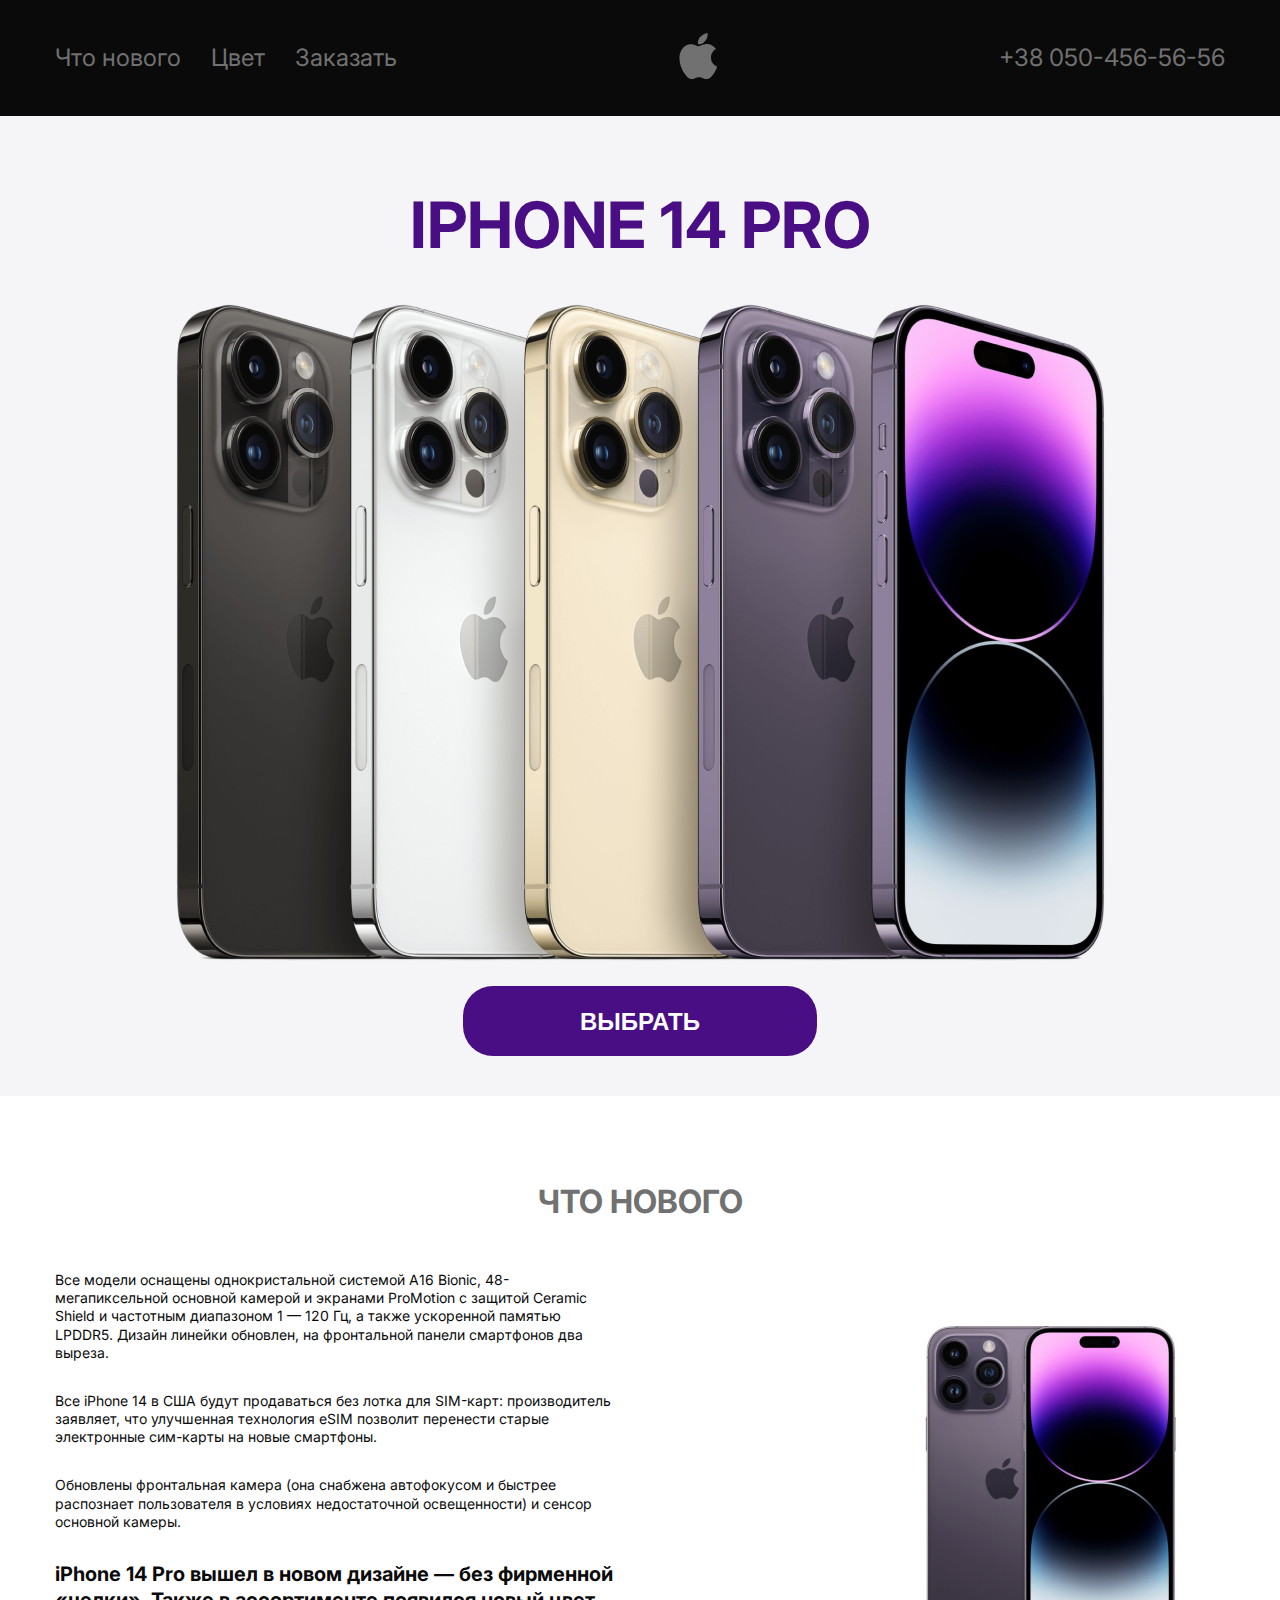
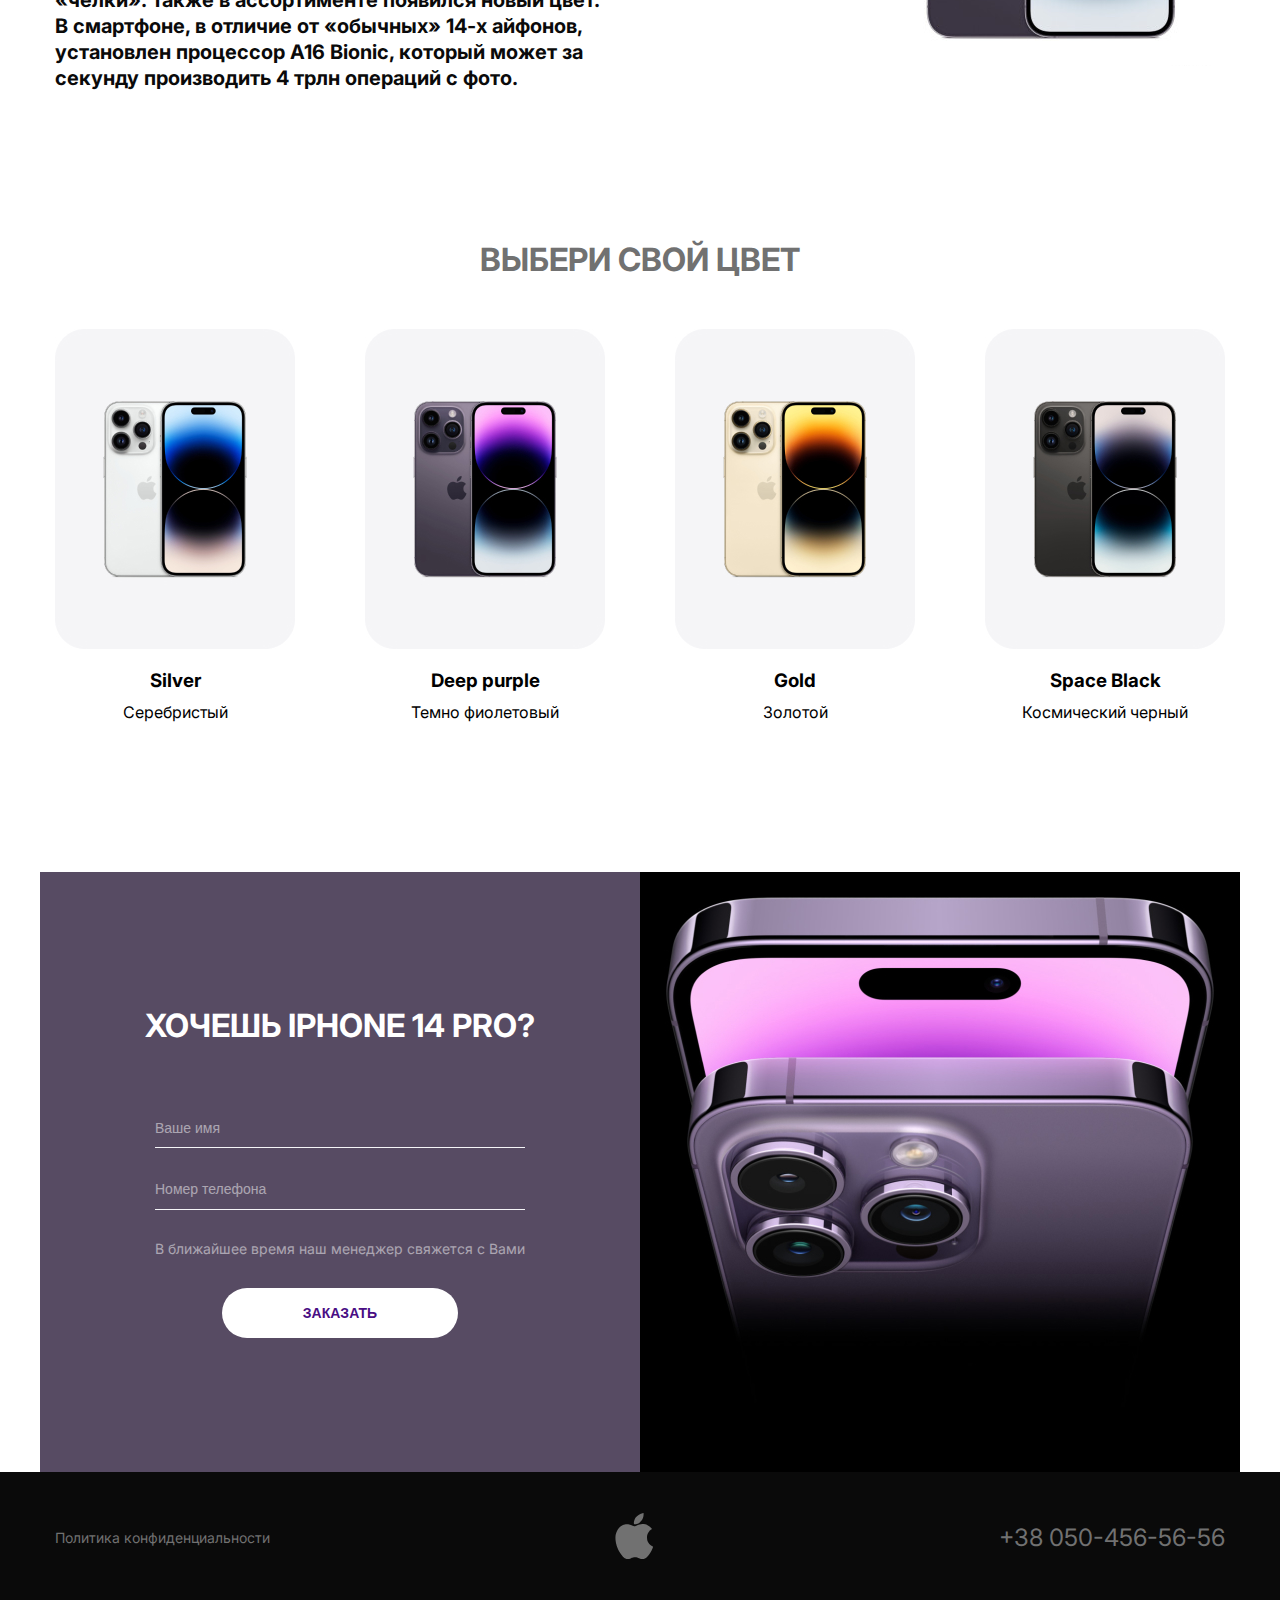
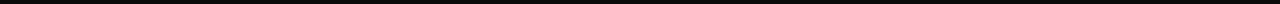
==== index.html @ 22cdf8eb "asasdsads" ====
<!DOCTYPE html>
<html lang="en">
<head>
    <meta charset="UTF-8">
    <meta name="viewport" content="width=device-width, initial-scale=1.0">
    <link rel="short-cut icon" href="./imgs/iplogo@2.png">
    <title>Iphone/14Pro</title>
    <link rel="stylesheet" href="./css/style.css">
</head>
<body>


    <!-- HEADER -->


    <header class="header">
        <div class="container">
        <nav class="nav">
            <ul class="nav-list">
                <li class="nav-item"><a href="#" class="nav-link">Что нового</a></li>
                <li class="nav-item"><a href="#" class="nav-link">Цвет</a></li>
                <li class="nav-item"><a href="#" class="nav-link">Заказать</a></li>
            </ul>
        </nav>
        <div class="logo">
        <a href="./index.html" class="logo-link">
            <svg class="logo-svg">
                <use href="./imgs/symbol-defs.svg#icon-logo"></use>
            </svg>
        </a>
    </div>
        <div class="r-nav">
            <a href="tel:+380504565656" class="nav-link">+38 050-456-56-56</a>
        </div>


        <div class="mobile-menu">
            <svg class="mobile-menu-svg">
                <use href="./imgs/symbol-defs.svg#icon-menuicon"></use>
            </svg>
            <div class="mobile-list">
                <svg class="mobile-close">
                    <use href="./imgs/symbol-defs.svg#icon-close"></use>
                </svg>
                <ul class="mobile-list-nav">
                    <li class="mobile-item-nav"><a href="#" class="mobile-link-nav">Что нового</a></li>
                    <li class="mobile-item-nav"><a href="#" class="mobile-link-nav">Цвет</a></li>
                    <li class="mobile-item-nav"><a href="#" class="mobile-link-nav" target="_blank">Заказать</a></li>
                </ul>
                <a href="tel:+380504565656" class="mobile-link-nav">+38 050-456-56-56</a>
            </div>
        </div>
    </div>
    </header>


    <!-- HERO -->

    <section class="hero">
        <div class="container">
        <h1 class="hero-title">IPHONE 14 PRO</h1>

        <img class="hero-img" src="./imgs/hero@2.png" alt="IPHONE 14 PRO"
        srcset="./imgs/hero@1.png 1x, ./imgs/hero@2.png 2x, ./imgs/hero@3.png 3x"
        >

        <button class="hero-button" type="button">ВЫБРАТЬ</button>
    </div>
    </section>

    <!-- NEW -->
     <section class="new">
        <div class="container">
        <h2 class="new-title">ЧТО НОВОГО</h2>
        <div class="new-box">
        <div class="new-l">
            <ul class="new-list">
                <li class="new-item">
                    <p>Все модели оснащены однокристальной системой A16 Bionic, 48-мегапиксельной основной камерой и экранами ProMotion с защитой Ceramic Shield и частотным диапазоном 1 — 120 Гц, а также ускоренной памятью LPDDR5. Дизайн линейки обновлен, на фронтальной панели смартфонов два выреза. </p>
                </li>
                <li class="new-item">
                    <p>Все iPhone 14 в США будут продаваться без лотка для SIM-карт: производитель заявляет, что улучшенная технология eSIM позволит перенести старые электронные сим-карты на новые смартфоны.</p>
                </li>
                <li class="new-item">
                    <p>Обновлены фронтальная камера (она снабжена автофокусом и быстрее распознает пользователя в условиях недостаточной освещенности) и сенсор основной камеры.
                    </p>
                </li>
                <li class="new-item">
                    <p>iPhone 14 Pro вышел в новом дизайне — без фирменной «челки». Также в ассортименте появился новый цвет. В смартфоне, в отличие от «обычных» 14-х айфонов, установлен процессор A16 Bionic, который может за секунду производить 4 трлн операций с фото.</p>
                </li>
            </ul>
        </div>
        <div class="new-r">
            <img class="new-img" src="./imgs/new@2.png" alt="IPHONE"
            srcset="./imgs/new@1.png 1x, ./imgs/new@2.png 2x, ./imgs/new@3.png 3x"
            >
        </div>
    </div>
    </div>
     </section>

     <!-- COLOR -->
      <section class="color">
        <div class="container">
        <h2 class="color-title">ВЫБЕРИ СВОЙ ЦВЕТ</h2>
            <ul class="color-list">
                <li class="color-item">
                    <a href="#">
                    <img class="color-img" src="./imgs/silver@2.jpg" alt="Silver"
                    srcset="./imgs/silver@1.jpg 1x, ./imgs/silver@2.jpg 2x, ./imgs/silver@3.jpg 3x"
                    >
                </a>
                <h3>Silver</h3>
                <p>Серебристый</p>
            </li>
                <li class="color-item">
                    <a href="#">
                    <img class="color-img" src="./imgs/purple@2.jpg" alt="Deep purple"
                    srcset="./imgs/purple@1.jpg 1x, ./imgs/purple@2.jpg 2x, ./imgs/purple@3.jpg 3x"
                    >
                </a>
                <h3>Deep purple</h3>
                <p>Темно фиолетовый</p>
            </li>
                <li class="color-item">
                    <a href="#">
                    <img class="color-img" src="./imgs/gold@2.jpg" alt="Gold"
                    srcset="./imgs/gold@1.jpg 1x, ./imgs/gold@2.jpg 2x, ./imgs/gold@3.jpg 3x"
                    >
                </a>
                <h3>Gold</h3>
                <p>Золотой</p>
                </li>
                <li class="color-item">
                    <a href="#">
                    <img class="color-img" src="./imgs/black@2.jpg" alt="Space Black"
                    srcset="./imgs/black@1.jpg 1x, ./imgs/black@2.jpg 2x, ./imgs/black@3.jpg 3x"
                    >
                </a>
                <h3>Space Black</h3>
                <p>Космический черный</p>
                </li>
            </ul>
    </div>
      </section>

      <!-- ORDER -->

      <section class="order">
        <div class="container">
            <div class="order-l">
                <h2 class="order-title">ХОЧЕШЬ IPHONE 14 PRO?</h2>
                <form class="order-form">
                <input class="order-input" type="text" placeholder="Ваше имя" required>
                <input class="order-input" type="number" placeholder="Номер телефона" required>
                <p class="order-text">В ближайшее время наш менеджер свяжется с Вами</p>
                <button class="order-button" type="submit">ЗАКАЗАТЬ</button>
            </form>
            </div>
            <div class="order-r">
                <img class="order-img" src="./imgs/order@2.jpg" alt="IPHONE"
                srcset="./imgs/order@1.jpg 1x, ./imgs/order@2.jpg 2x, ./imgs/order@3.jpg 3x"
                >
            </div>
        </div>
      </section>

      <!-- FOOTER -->

      <footer class="footer">
        <div class="container">
        <a class="footer-confidence" href="#">Политика конфиденциальности</a>
        <a href="./index.html" class="footer-logo-link">
            <svg class="footer-logo-svg">
                <use href="./imgs/symbol-defs.svg#icon-logo"></use>
            </svg>
        </a>
        <a class="footer-tel" href="tel:+380504565656">+38 050-456-56-56</a>
    </div>
    </footer>
</body>
</html>
---- css/style.css ----
@import url("https://fonts.googleapis.com/css2?family=Inter:ital,opsz,wght@0,14..32,100..900;1,14..32,100..900&display=swap");
* {
  -webkit-box-sizing: border-box;
          box-sizing: border-box;
  margin: 0;
  padding: 0;
}

h1, h2, h3, h4, h5, h6, p {
  margin: 0;
}

img {
  display: block;
}

address {
  font-style: normal;
}

a {
  text-decoration: none;
}

ul {
  margin: 0;
  padding: 0;
  list-style-type: none;
}

.container {
  width: 100%;
  max-width: 1200px;
  padding-inline: 15px;
  margin-inline: auto;
}

body {
  font-family: "Inter", serif;
  word-wrap: break-word;
}

.header {
  padding-block: 32px;
  background-color: #0A0A0A;
}
.header .container {
  display: -webkit-box;
  display: -ms-flexbox;
  display: flex;
  -webkit-box-align: center;
      -ms-flex-align: center;
          align-items: center;
  -webkit-box-pack: justify;
      -ms-flex-pack: justify;
          justify-content: space-between;
}
.header .logo-svg {
  width: 39px;
  height: 48px;
  fill: #717171;
  -webkit-transition: fill 150ms ease-in-out;
  transition: fill 150ms ease-in-out;
}
.header .logo-svg:hover {
  fill: #FFF;
}
.header .nav-list {
  display: -webkit-box;
  display: -ms-flexbox;
  display: flex;
  -ms-flex-line-pack: center;
      align-content: center;
  gap: 30px;
}
.header .nav-link {
  color: #717171;
  font-size: 24px;
  font-weight: 400;
  line-height: 1.2;
  -webkit-transition: color 150ms ease-in-out;
  transition: color 150ms ease-in-out;
}
.header .nav-link:hover {
  color: #FFF;
}
.header .mobile-menu {
  z-index: 2;
  display: none;
  position: relative;
  width: 40px;
  height: 40px;
}
.header .mobile-menu:hover .mobile-list {
  pointer-events: all;
  -webkit-transform: translateX(0);
          transform: translateX(0);
}
.header .mobile-menu-svg {
  width: 100%;
  height: 100%;
  fill: #FFF;
  cursor: pointer;
}
.header .mobile-menu .mobile-close {
  position: absolute;
  top: 40px;
  right: 20px;
  width: 25px;
  height: 25px;
}
.header .mobile-menu .mobile-list {
  display: -webkit-box;
  display: -ms-flexbox;
  display: flex;
  -webkit-box-orient: vertical;
  -webkit-box-direction: normal;
      -ms-flex-direction: column;
          flex-direction: column;
  -webkit-box-pack: justify;
      -ms-flex-pack: justify;
          justify-content: space-between;
  pointer-events: none;
  -webkit-transform: translateX(100%);
          transform: translateX(100%);
  position: fixed;
  top: 0;
  right: 0;
  background-color: #FFF;
  border-radius: 8px 0 8px 8px;
  width: 70dvw;
  height: 100dvh;
  padding: 90px 30px;
  -webkit-transition: -webkit-transform 250ms ease-in-out;
  transition: -webkit-transform 250ms ease-in-out;
  transition: transform 250ms ease-in-out;
  transition: transform 250ms ease-in-out, -webkit-transform 250ms ease-in-out;
}
.header .mobile-menu .mobile-list-nav {
  display: -webkit-box;
  display: -ms-flexbox;
  display: flex;
  -webkit-box-orient: vertical;
  -webkit-box-direction: normal;
      -ms-flex-direction: column;
          flex-direction: column;
  -webkit-box-align: start;
      -ms-flex-align: start;
          align-items: flex-start;
  gap: 30px;
  margin-bottom: 30px;
}
.header .mobile-menu .mobile-link-nav {
  color: #717171;
  font-size: 24px;
  font-weight: 400;
  line-height: 1.2;
}

.hero {
  padding-top: 71px;
  padding-bottom: 40px;
  background-color: #F5F5F7;
}
.hero .container {
  display: -webkit-box;
  display: -ms-flexbox;
  display: flex;
  -webkit-box-align: center;
      -ms-flex-align: center;
          align-items: center;
  -webkit-box-orient: vertical;
  -webkit-box-direction: normal;
      -ms-flex-direction: column;
          flex-direction: column;
}
.hero-title {
  color: #490E84;
  font-size: 64px;
  font-weight: 700;
  line-height: 1.2;
  margin-bottom: 40px;
}
.hero-button {
  color: #FFF;
  font-size: 24px;
  font-weight: 700;
  line-height: 1.2;
  background-color: #490E84;
  margin-top: 25px;
  padding: 22px 117px 19px;
  border: none;
  border-radius: 30px;
  cursor: pointer;
}
.hero-button:active {
  scale: 0.99;
}

.new {
  padding-top: 87px;
}
.new-box {
  display: -webkit-box;
  display: -ms-flexbox;
  display: flex;
  -webkit-box-align: center;
      -ms-flex-align: center;
          align-items: center;
  -webkit-box-pack: justify;
      -ms-flex-pack: justify;
          justify-content: space-between;
}
.new-title {
  text-align: center;
  color: #717171;
  font-size: 32px;
  font-weight: 700;
  line-height: 1.2;
  margin-bottom: 50px;
}
.new-l {
  width: 100%;
  max-width: 560px;
}
.new-list {
  display: -webkit-box;
  display: -ms-flexbox;
  display: flex;
  -webkit-box-orient: vertical;
  -webkit-box-direction: normal;
      -ms-flex-direction: column;
          flex-direction: column;
  -webkit-box-pack: center;
      -ms-flex-pack: center;
          justify-content: center;
  gap: 30px;
}
.new-item {
  color: #0A0A0A;
  font-size: 14px;
  font-weight: 400;
  line-height: 1.3;
}
.new-item:last-child {
  color: #0A0A0A;
  font-size: 20px;
  font-weight: 700;
  line-height: 1.3;
}

.color {
  padding-block: 150px;
}
.color-title {
  color: #717171;
  font-size: 32px;
  font-weight: 700;
  line-height: 1.2;
  text-align: center;
  margin-bottom: 50px;
}
.color-list {
  display: -webkit-box;
  display: -ms-flexbox;
  display: flex;
  -ms-flex-wrap: wrap;
      flex-wrap: wrap;
  -webkit-column-gap: 70px;
     -moz-column-gap: 70px;
          column-gap: 70px;
  row-gap: 40px;
  width: 100%;
  max-width: 1200px;
}
.color-item {
  text-align: center;
  -ms-flex-preferred-size: calc((100% - 210px) / 4);
      flex-basis: calc((100% - 210px) / 4);
}
.color-item h3 {
  margin-top: 20px;
}
.color-item p {
  margin-top: 10px;
}

.order .container {
  padding-inline: 0;
  display: -webkit-box;
  display: -ms-flexbox;
  display: flex;
  -webkit-box-align: center;
      -ms-flex-align: center;
          align-items: center;
  -webkit-box-pack: center;
      -ms-flex-pack: center;
          justify-content: center;
}
.order-img {
  height: 600px;
}
.order-l {
  padding-block: 137px;
  padding-inline: 89px;
  width: 100%;
  background-color: #574B63;
  height: 600px;
  text-align: center;
  display: -webkit-box;
  display: -ms-flexbox;
  display: flex;
  -webkit-box-orient: vertical;
  -webkit-box-direction: normal;
      -ms-flex-direction: column;
          flex-direction: column;
  -webkit-box-align: center;
      -ms-flex-align: center;
          align-items: center;
  -webkit-box-pack: center;
      -ms-flex-pack: center;
          justify-content: center;
}
.order-title {
  color: #FFF;
  font-size: 32px;
  font-weight: 700;
  line-height: 1.2;
  margin-bottom: 72px;
}
.order-form .order-input {
  margin-bottom: 30px;
  width: 100%;
  max-width: 400px;
  outline: none;
  color: #FFF;
  font-size: 14px;
  font-weight: 400;
  line-height: 1.3;
  padding-bottom: 10px;
  border: none;
  border-bottom: 1px solid #F5F5F7;
  background-color: transparent;
}
.order-form [type=number]::-webkit-inner-spin-button,
.order-form input[type=number]::-webkit-outer-spin-button {
  -webkit-appearance: none;
  -moz-appearance: none;
  appearance: none;
}
.order-form .order-input::-webkit-input-placeholder {
  color: #FFF;
  font-size: 14px;
  font-weight: 400;
  line-height: 1.3;
  opacity: 0.5;
}
.order-form .order-input::-moz-placeholder {
  color: #FFF;
  font-size: 14px;
  font-weight: 400;
  line-height: 1.3;
  opacity: 0.5;
}
.order-form .order-input:-ms-input-placeholder {
  color: #FFF;
  font-size: 14px;
  font-weight: 400;
  line-height: 1.3;
  opacity: 0.5;
}
.order-form .order-input::-ms-input-placeholder {
  color: #FFF;
  font-size: 14px;
  font-weight: 400;
  line-height: 1.3;
  opacity: 0.5;
}
.order-form .order-input::placeholder {
  color: #FFF;
  font-size: 14px;
  font-weight: 400;
  line-height: 1.3;
  opacity: 0.5;
}
.order-text {
  margin-bottom: 30px;
  color: #FFF;
  font-size: 14px;
  font-weight: 400;
  line-height: 1.3;
  opacity: 0.5;
}
.order-button {
  color: #490E84;
  font-size: 14px;
  font-weight: 700;
  line-height: 1.3;
  padding: 16px 81px;
  background-color: #FFF;
  border-radius: 30px;
  border: none;
  cursor: pointer;
}

.footer {
  padding-block: 40px;
  background-color: #0A0A0A;
}
.footer .container {
  display: -webkit-box;
  display: -ms-flexbox;
  display: flex;
  -webkit-box-align: center;
      -ms-flex-align: center;
          align-items: center;
  -webkit-box-pack: justify;
      -ms-flex-pack: justify;
          justify-content: space-between;
}
.footer-confidence {
  color: #717171;
  font-size: 14px;
  font-weight: 400;
  line-height: 1.3;
  -webkit-transition: color 150ms ease-in-out;
  transition: color 150ms ease-in-out;
}
.footer-confidence:hover {
  color: #FFF;
}
.footer-logo-svg {
  width: 39px;
  height: 48px;
  fill: #717171;
  -webkit-transition: fill 150ms ease-in-out;
  transition: fill 150ms ease-in-out;
}
.footer-logo-svg:hover {
  fill: #FFF;
}
.footer-tel {
  color: #717171;
  font-size: 24px;
  font-weight: 400;
  line-height: 1.2;
  -webkit-transition: color 150ms ease-in-out;
  transition: color 150ms ease-in-out;
}
.footer-tel:hover {
  color: #FFF;
}

@media (max-width: 1210px) {
  .order-l {
    width: 100dvw;
    background-image: url(../imgs/order@2.jpg);
    background-repeat: no-repeat;
    background-size: cover;
    background-position: center;
  }
  .order-img {
    display: none;
  }
}
@media (max-width: 1024px) {
  .header .nav-link {
    font-size: 18px;
  }
  .hero-title {
    font-size: 56px;
  }
  .hero-img {
    width: 80dvw;
  }
}
@media (max-width: 990px) {
  .order-l {
    padding-bottom: 5%;
    padding-top: 10%;
    padding-inline: 10%;
  }
  .order-title {
    font-size: 28px;
  }
}
@media (max-width: 890px) {
  .color-list {
    -webkit-box-pack: center;
        -ms-flex-pack: center;
            justify-content: center;
  }
}
@media (max-width: 768px) {
  .header .nav, .header .r-nav {
    display: none;
  }
  .header .mobile-menu {
    display: block;
  }
  .hero-title {
    font-size: 48px;
  }
  .new-title {
    font-size: 28px;
  }
  .new-box {
    -webkit-box-orient: vertical;
    -webkit-box-direction: normal;
        -ms-flex-direction: column;
            flex-direction: column;
    gap: 30px;
  }
  .new-item {
    font-size: 14px;
  }
  .new-item:last-child {
    font-size: 18px;
  }
  .new-img {
    width: 80dvw;
  }
  .footer .container {
    gap: 40px;
    -webkit-box-orient: vertical;
    -webkit-box-direction: normal;
        -ms-flex-direction: column;
            flex-direction: column;
  }
}
@media (max-width: 565px) {
  .hero-title {
    font-size: 36px;
  }
  .hero-button {
    padding: 16px 80px 13px;
  }
  .color-title {
    font-size: 26px;
  }
}
@media (max-width: 442px) {
  .header .mobile-menu .mobile-list .mobile-link-nav {
    font-size: 18px;
  }
  .new-title {
    font-size: 24px;
  }
  .new-box {
    -webkit-box-orient: vertical;
    -webkit-box-direction: normal;
        -ms-flex-direction: column;
            flex-direction: column;
    gap: 30px;
  }
  .new-item {
    font-size: 14px;
  }
  .order-title {
    font-size: 24px;
  }
  .order-button {
    padding: 12px 52px;
  }
}
@media (max-width: 375px) {
  .hero-button {
    padding: 14px 60px 11px;
  }
}/*# sourceMappingURL=style.css.map */
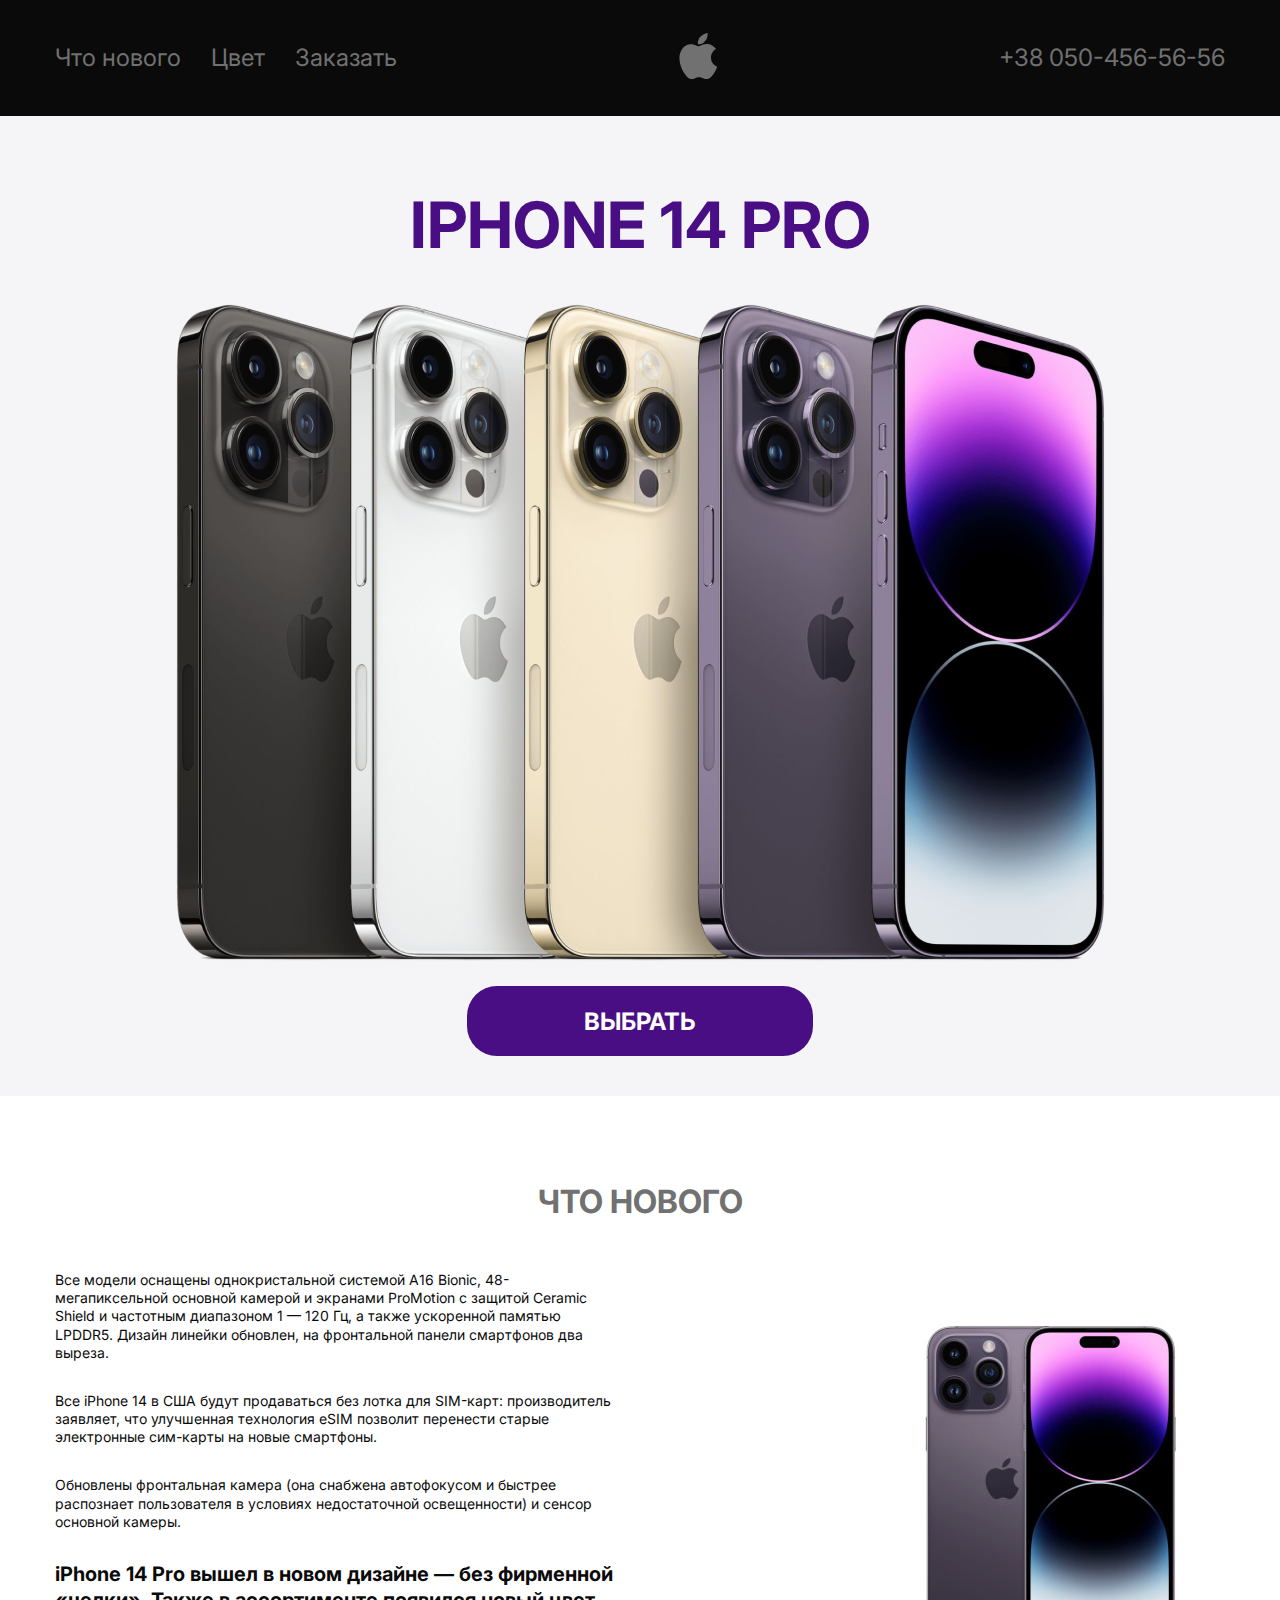
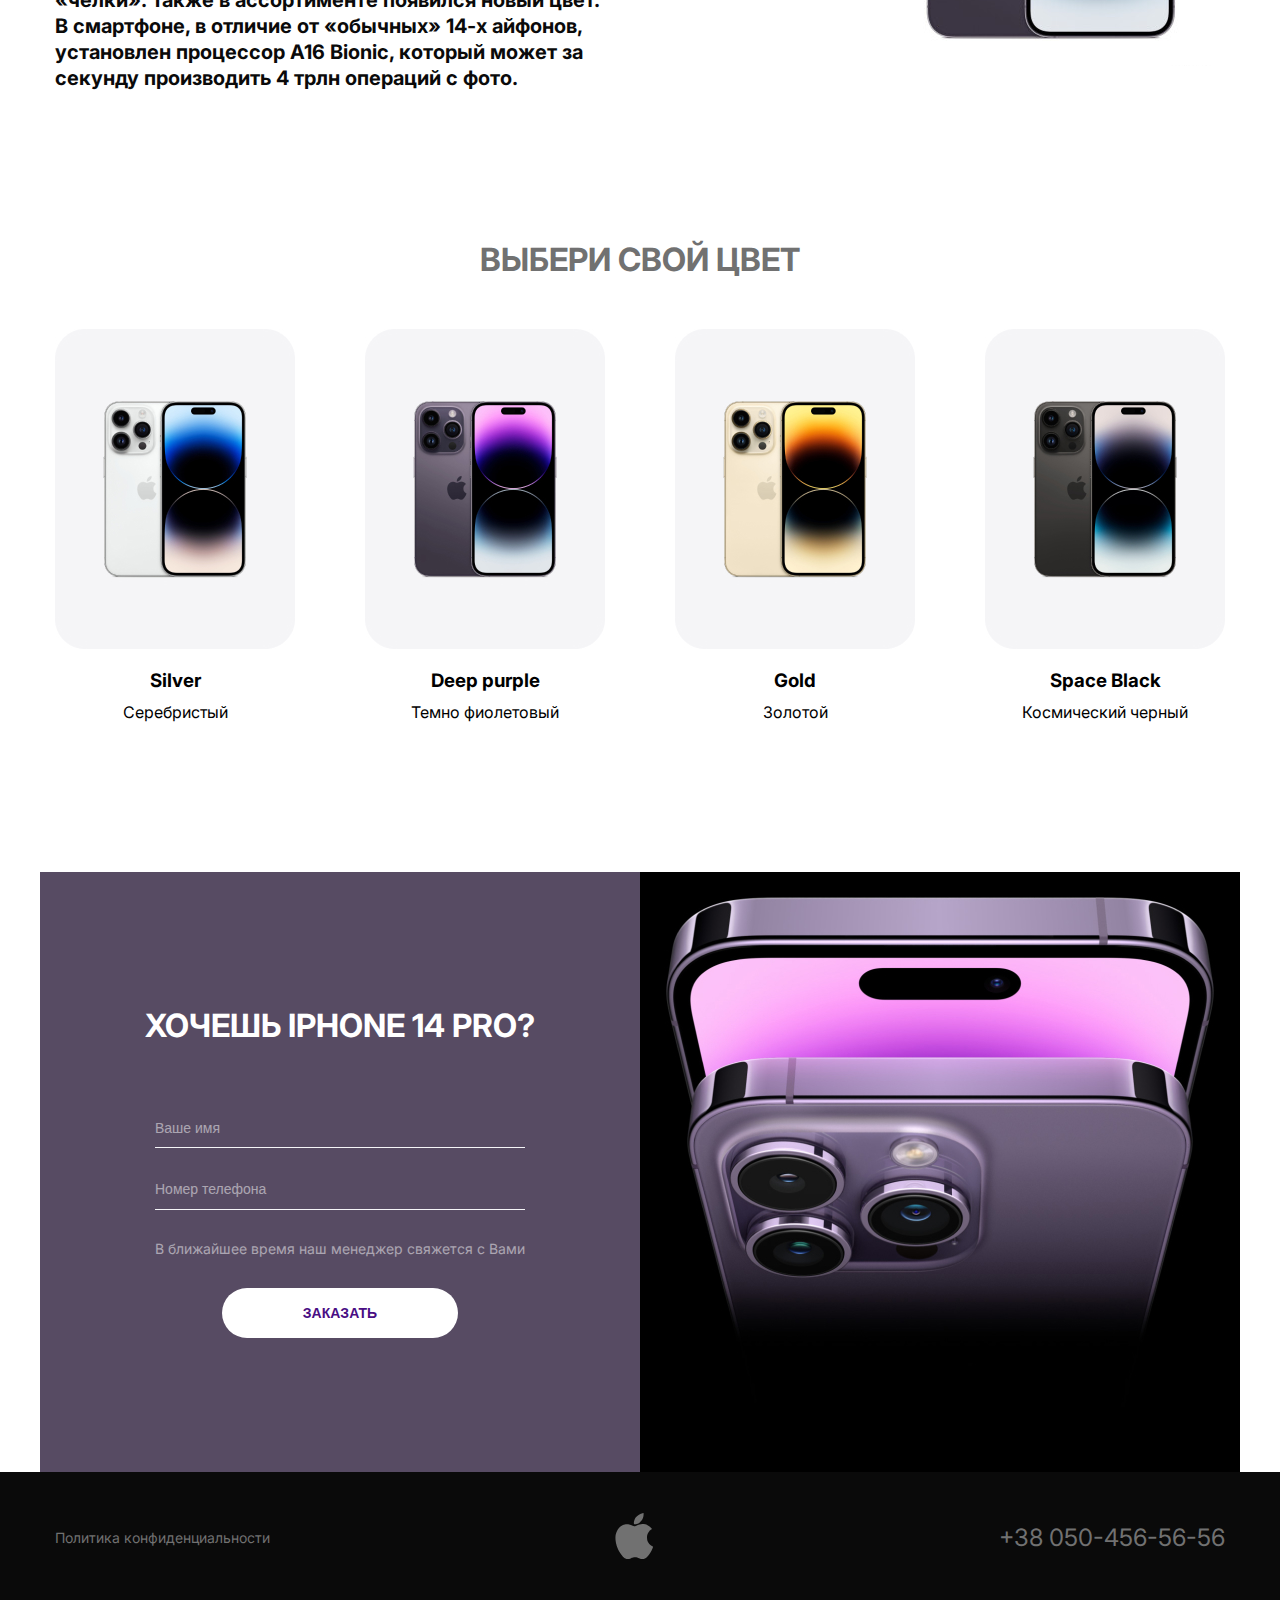
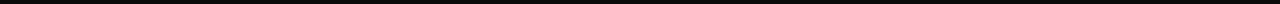
==== commit 2890beea: "fixed mmenu" ====
--- a/index.html
+++ b/index.html
@@ -6,6 +6,7 @@
     <link rel="short-cut icon" href="./imgs/iplogo@2.png">
     <title>Iphone/14Pro</title>
     <link rel="stylesheet" href="./css/style.css">
+    <script src="./menu.js" defer></script>
 </head>
 <body>
 
@@ -17,9 +18,9 @@
         <div class="container">
         <nav class="nav">
             <ul class="nav-list">
-                <li class="nav-item"><a href="#" class="nav-link">Что нового</a></li>
-                <li class="nav-item"><a href="#" class="nav-link">Цвет</a></li>
-                <li class="nav-item"><a href="#" class="nav-link">Заказать</a></li>
+                <li class="nav-item"><a href="#new" class="nav-link">Что нового</a></li>
+                <li class="nav-item"><a href="#section-color" class="nav-link">Цвет</a></li>
+                <li class="nav-item"><a href="#section-order" class="nav-link">Заказать</a></li>
             </ul>
         </nav>
         <div class="logo">
@@ -43,9 +44,9 @@
                     <use href="./imgs/symbol-defs.svg#icon-close"></use>
                 </svg>
                 <ul class="mobile-list-nav">
-                    <li class="mobile-item-nav"><a href="#" class="mobile-link-nav">Что нового</a></li>
-                    <li class="mobile-item-nav"><a href="#" class="mobile-link-nav">Цвет</a></li>
-                    <li class="mobile-item-nav"><a href="#" class="mobile-link-nav" target="_blank">Заказать</a></li>
+                    <li class="mobile-item-nav"><a href="#new" class="mobile-link-nav">Что нового</a></li>
+                    <li class="mobile-item-nav"><a href="#section-color" class="mobile-link-nav">Цвет</a></li>
+                    <li class="mobile-item-nav"><a href="#section-order" class="mobile-link-nav">Заказать</a></li>
                 </ul>
                 <a href="tel:+380504565656" class="mobile-link-nav">+38 050-456-56-56</a>
             </div>
@@ -64,12 +65,12 @@
         srcset="./imgs/hero@1.png 1x, ./imgs/hero@2.png 2x, ./imgs/hero@3.png 3x"
         >
 
-        <button class="hero-button" type="button">ВЫБРАТЬ</button>
+        <a href="./select.html" class="hero-button">ВЫБРАТЬ</a>
     </div>
     </section>
 
     <!-- NEW -->
-     <section class="new">
+     <section class="new" id="new">
         <div class="container">
         <h2 class="new-title">ЧТО НОВОГО</h2>
         <div class="new-box">
@@ -102,10 +103,10 @@
      <!-- COLOR -->
       <section class="color">
         <div class="container">
-        <h2 class="color-title">ВЫБЕРИ СВОЙ ЦВЕТ</h2>
+        <h2 class="color-title" id="section-color">ВЫБЕРИ СВОЙ ЦВЕТ</h2>
             <ul class="color-list">
                 <li class="color-item">
-                    <a href="#">
+                    <a href="./select.html">
                     <img class="color-img" src="./imgs/silver@2.jpg" alt="Silver"
                     srcset="./imgs/silver@1.jpg 1x, ./imgs/silver@2.jpg 2x, ./imgs/silver@3.jpg 3x"
                     >
@@ -114,7 +115,7 @@
                 <p>Серебристый</p>
             </li>
                 <li class="color-item">
-                    <a href="#">
+                    <a href="./select.html">
                     <img class="color-img" src="./imgs/purple@2.jpg" alt="Deep purple"
                     srcset="./imgs/purple@1.jpg 1x, ./imgs/purple@2.jpg 2x, ./imgs/purple@3.jpg 3x"
                     >
@@ -123,7 +124,7 @@
                 <p>Темно фиолетовый</p>
             </li>
                 <li class="color-item">
-                    <a href="#">
+                    <a href="./select.html">
                     <img class="color-img" src="./imgs/gold@2.jpg" alt="Gold"
                     srcset="./imgs/gold@1.jpg 1x, ./imgs/gold@2.jpg 2x, ./imgs/gold@3.jpg 3x"
                     >
@@ -132,7 +133,7 @@
                 <p>Золотой</p>
                 </li>
                 <li class="color-item">
-                    <a href="#">
+                    <a href="./select.html">
                     <img class="color-img" src="./imgs/black@2.jpg" alt="Space Black"
                     srcset="./imgs/black@1.jpg 1x, ./imgs/black@2.jpg 2x, ./imgs/black@3.jpg 3x"
                     >
@@ -146,7 +147,7 @@
 
       <!-- ORDER -->
 
-      <section class="order">
+      <section class="order" id="section-order">
         <div class="container">
             <div class="order-l">
                 <h2 class="order-title">ХОЧЕШЬ IPHONE 14 PRO?</h2>
